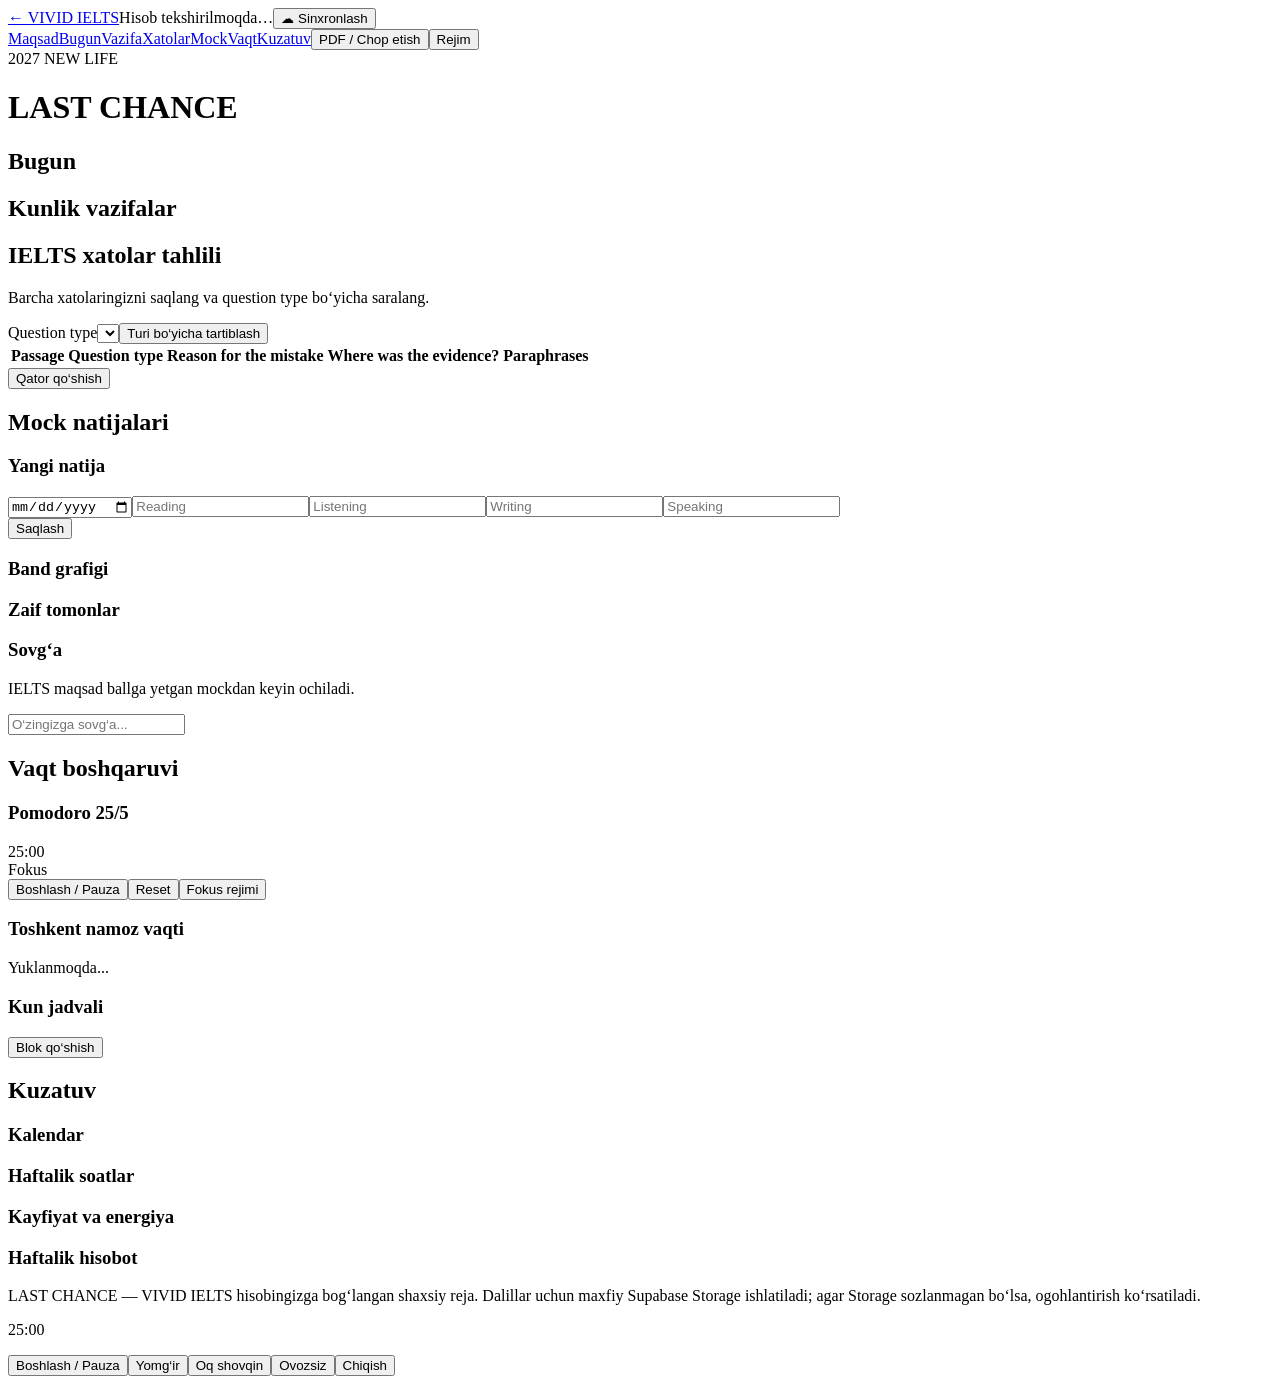
==== last-chance/index.html @ e7b8e38b "feat(last-chance): add standalone VIVID-integrated planner page" ====
<!doctype html>
<html lang="uz">
<head>
<meta charset="utf-8"><meta name="viewport" content="width=device-width,initial-scale=1">
<meta name="theme-color" content="#101524">
<title>LAST CHANCE — VIVID IELTS</title>
<link href="https://fonts.googleapis.com/css2?family=Playfair+Display:wght@700;900&family=Poppins:wght@400;500;600;700&display=swap" rel="stylesheet">
<link rel="stylesheet" href="style.css">
<script src="../supabase-loader.js" defer></script>
<script src="../supabase-config.js" defer></script>
<script src="app.js" defer></script>
</head>
<body>
<header class="hero">
 <div class="parent-link"><a href="../index.html">← VIVID IELTS</a><span id="cloudStatus" role="status">Hisob tekshirilmoqda…</span><button class="ghost" type="button" data-a="sync">☁ Sinxronlash</button></div>
 <nav class="quicklinks" aria-label="LAST CHANCE bo‘limlari">
 <a href="#goals">Maqsad</a><a href="#today">Bugun</a><a href="#tasks">Vazifa</a><a href="#mist">Xatolar</a><a href="#mock">Mock</a><a href="#time">Vaqt</a><a href="#track">Kuzatuv</a><button class="ghost" data-a="print">PDF / Chop etish</button><button class="ghost" data-a="theme">Rejim</button>
 </nav>
 <div class="stamp">2027 NEW LIFE</div><h1>LAST <span>CHANCE</span></h1><p class="quote" id="quote"></p><div class="yr" id="yr"></div>
</header>
<main>
 <section id="goals"><div class="g" id="goalc"></div></section>
 <section id="today"><h2>Bugun</h2><div id="dash"></div></section>
 <section id="tasks"><h2>Kunlik vazifalar</h2><div id="tasklist"></div></section>
 <section id="mist"><h2>IELTS xatolar tahlili</h2><p class="sub">Barcha xatolaringizni saqlang va question type bo‘yicha saralang.</p>
  <div class="nav"><label for="qf">Question type</label><select id="qf"></select><button class="ghost" data-a="sortt">Turi bo‘yicha tartiblash</button><span class="sub" id="qc"></span></div>
  <div class="tw"><table><thead><tr><th>Passage</th><th>Question type</th><th>Reason for the mistake</th><th>Where was the evidence?</th><th>Paraphrases</th><th></th></tr></thead><tbody id="mb"></tbody></table></div>
  <button class="btn" data-a="addrow">Qator qo‘shish</button>
 </section>
 <section id="mock"><h2>Mock natijalari</h2><div class="g">
  <div class="card"><h3>Yangi natija</h3><div class="mf"><input type="date" id="md" aria-label="Mock sanasi"><input id="mr" placeholder="Reading" inputmode="decimal" aria-label="Reading"><input id="ml" placeholder="Listening" inputmode="decimal" aria-label="Listening"><input id="mw" placeholder="Writing" inputmode="decimal" aria-label="Writing"><input id="ms" placeholder="Speaking" inputmode="decimal" aria-label="Speaking"></div><button class="btn" data-a="addmock">Saqlash</button><div id="mlist"></div></div>
  <div class="card"><h3>Band grafigi</h3><div id="mchart"></div></div>
  <div class="card"><h3>Zaif tomonlar</h3><div id="weak"></div></div>
  <div class="card"><h3>Sovg‘a</h3><p class="sub">IELTS maqsad ballga yetgan mockdan keyin ochiladi.</p><input id="rwi" placeholder="O‘zingizga sovg‘a..." data-i="reward"><div id="rwv" class="rwv"></div></div>
 </div></section>
 <section id="time"><h2>Vaqt boshqaruvi</h2><div class="g">
  <div class="card"><h3>Pomodoro 25/5</h3><div class="big" id="pt">25:00</div><div id="pm" class="sub">Fokus</div><button class="btn" data-a="pstart">Boshlash / Pauza</button><button class="ghost" data-a="preset">Reset</button><button class="ghost" data-a="focus">Fokus rejimi</button></div>
  <div class="card"><h3>Toshkent namoz vaqti</h3><div class="pr" id="pray">Yuklanmoqda...</div></div>
  <div class="card wide"><h3>Kun jadvali</h3><div id="blocks"></div><button class="btn" data-a="addblk">Blok qo‘shish</button></div>
 </div></section>
 <section id="track"><h2>Kuzatuv</h2><div class="g">
  <div class="card"><h3>Kalendar</h3><div id="cal"></div></div>
  <div class="card"><h3>Haftalik soatlar</h3><div id="wh"></div><h3>Kayfiyat va energiya</h3><div id="wm"></div></div>
  <div class="card wide"><h3>Haftalik hisobot</h3><div id="rep"></div></div>
 </div></section>
 <p class="footnote">LAST CHANCE — VIVID IELTS hisobingizga bog‘langan shaxsiy reja. Dalillar uchun maxfiy Supabase Storage ishlatiladi; agar Storage sozlanmagan bo‘lsa, ogohlantirish ko‘rsatiladi.</p>
</main>
<div class="ov" id="ov" role="dialog" aria-modal="true" aria-label="Vazifa dalillari"><div class="box" id="box"></div></div>
<div class="ov focus" id="fo"><div><div class="big" id="ft">25:00</div><p id="fm" class="sub"></p><div><button class="btn" data-a="pstart">Boshlash / Pauza</button><button class="ghost" data-a="noise" data-v="rain">Yomg‘ir</button><button class="ghost" data-a="noise" data-v="white">Oq shovqin</button><button class="ghost" data-a="noise" data-v="off">Ovozsiz</button><button class="ghost" data-a="unfocus">Chiqish</button></div></div></div>
<div id="prt"></div>
</body></html>
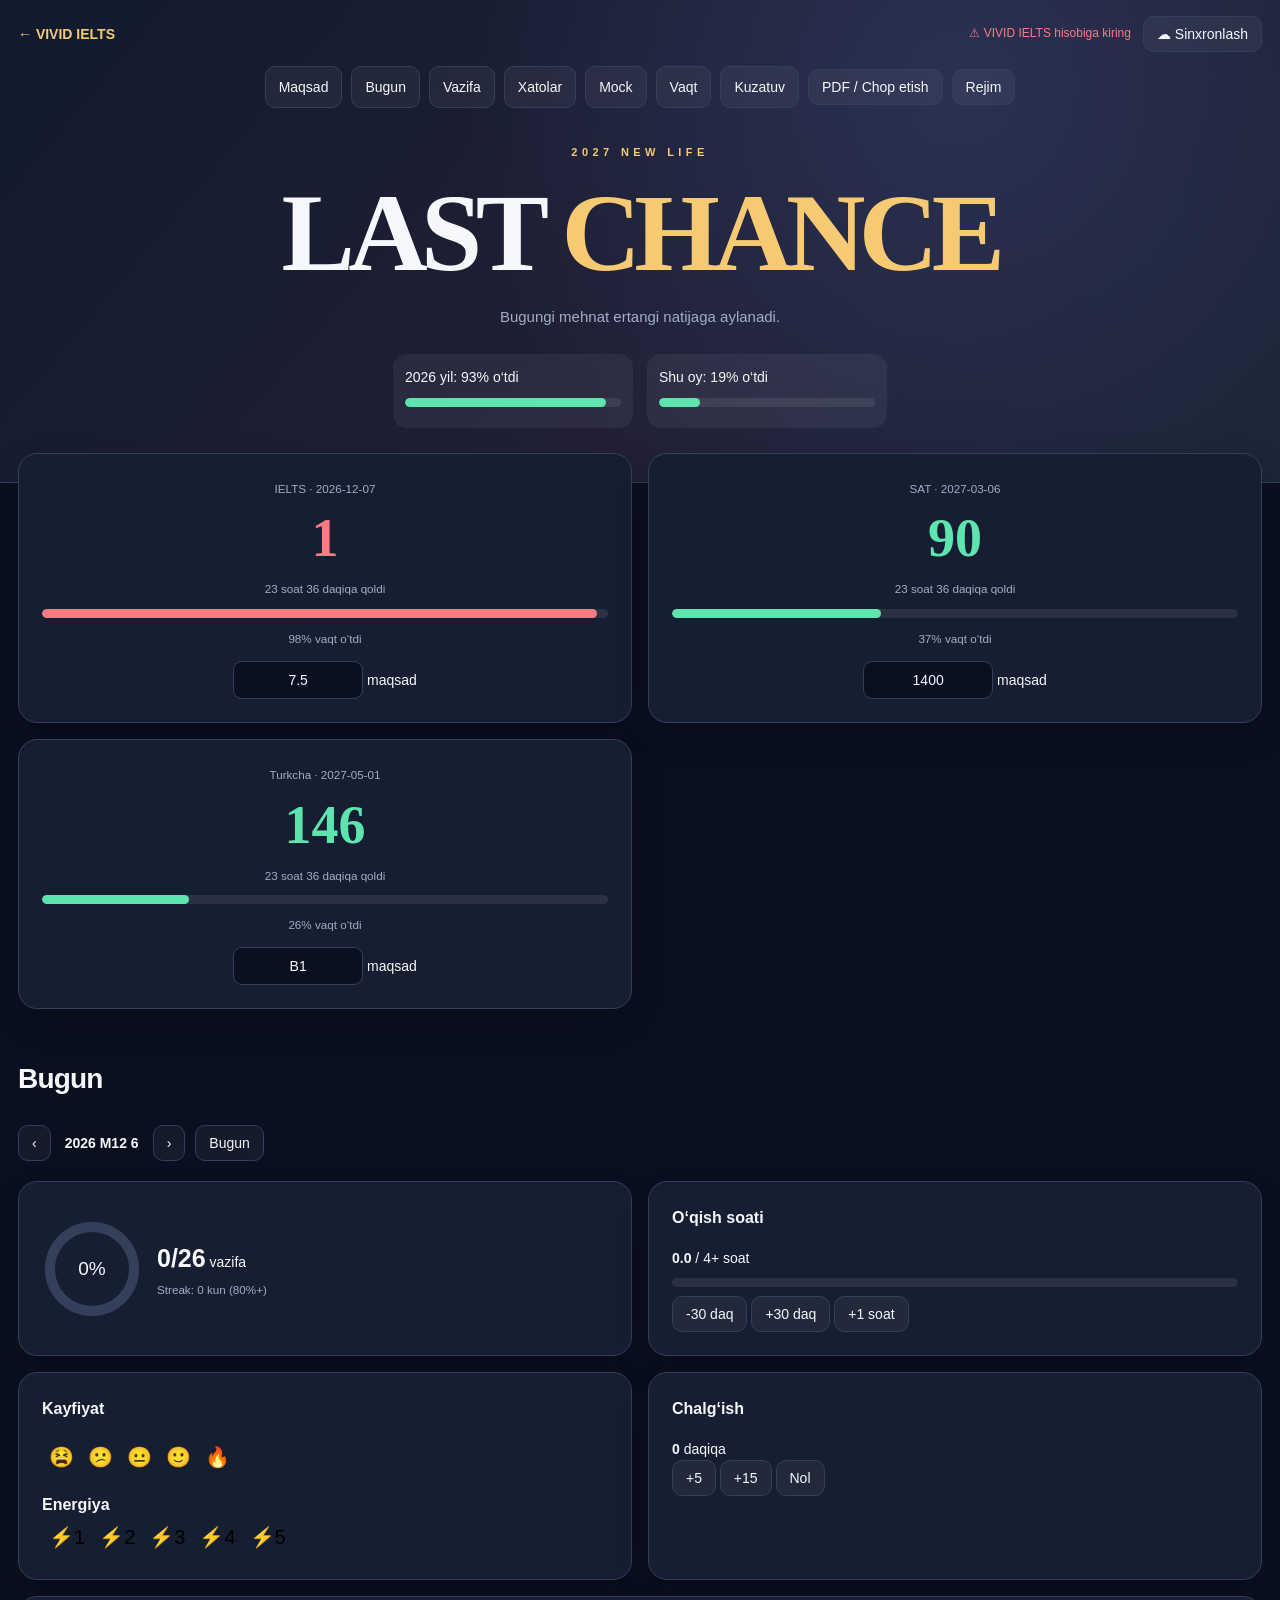
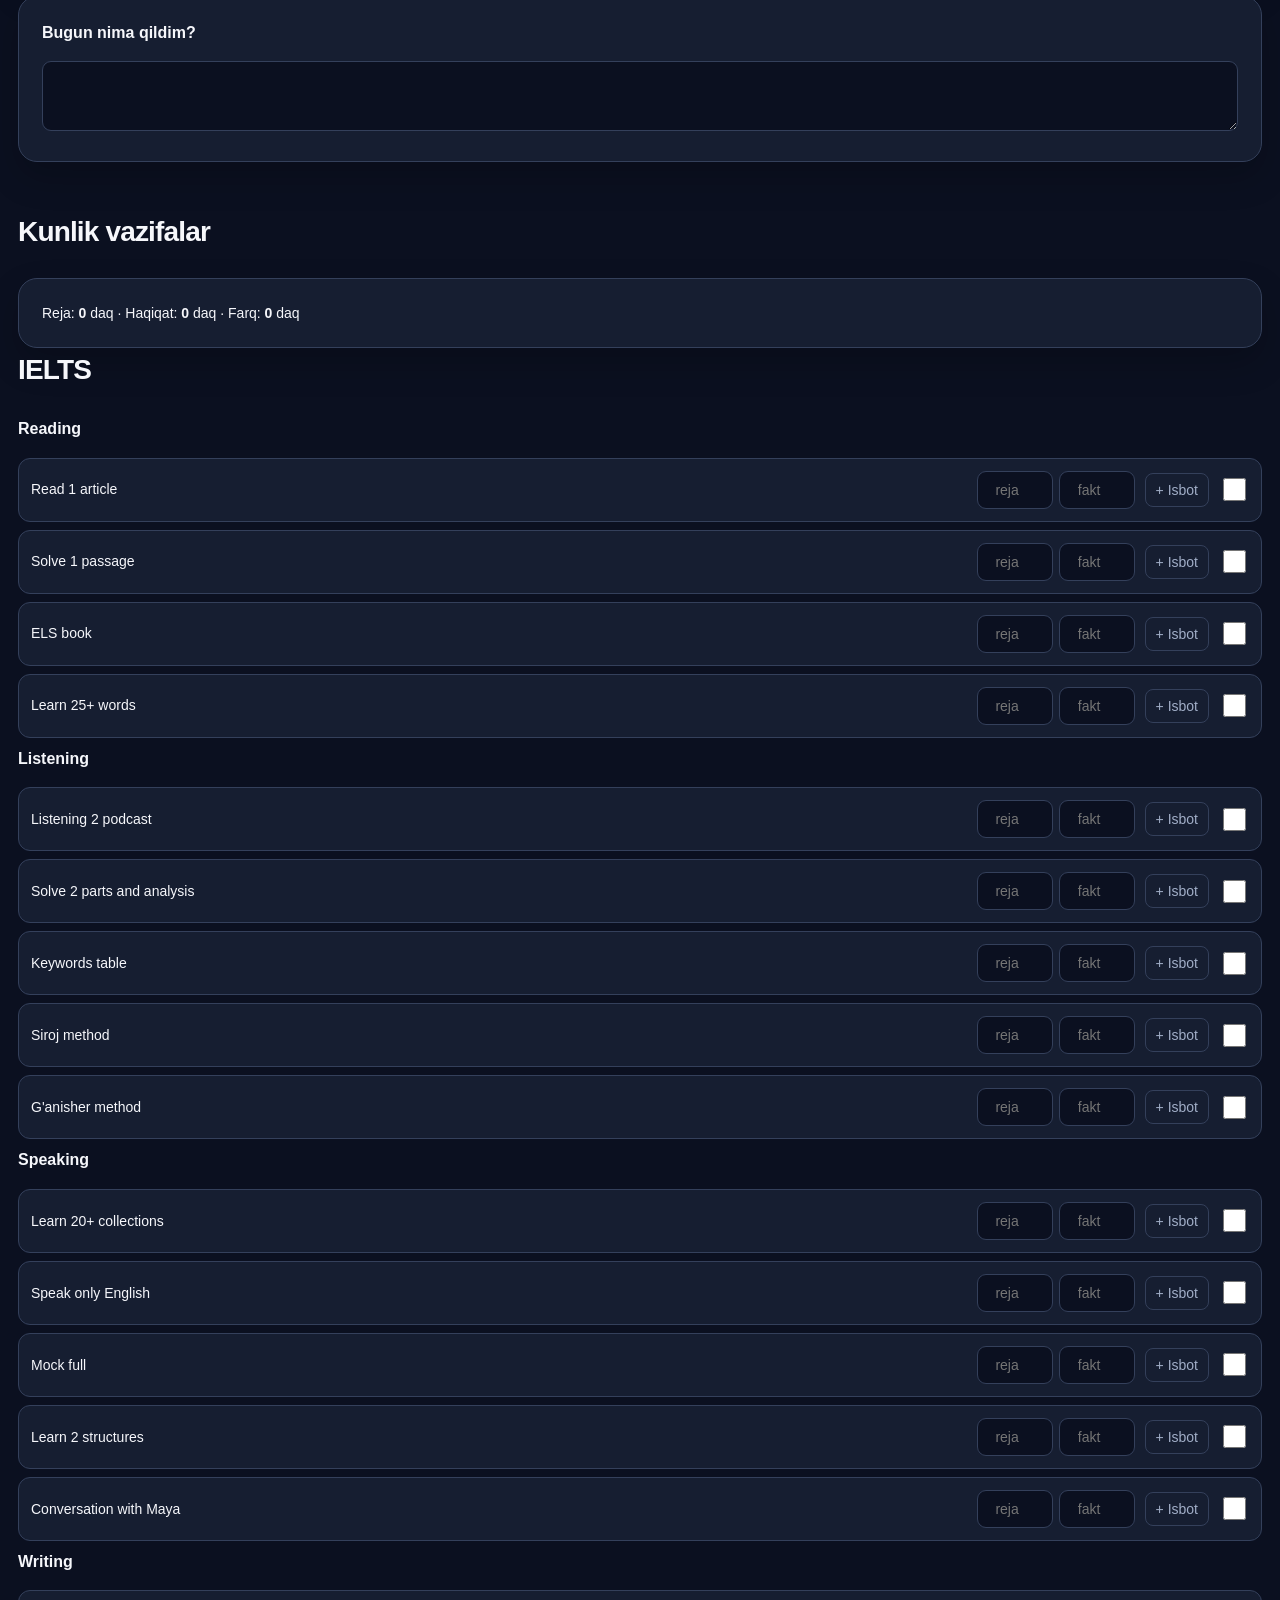
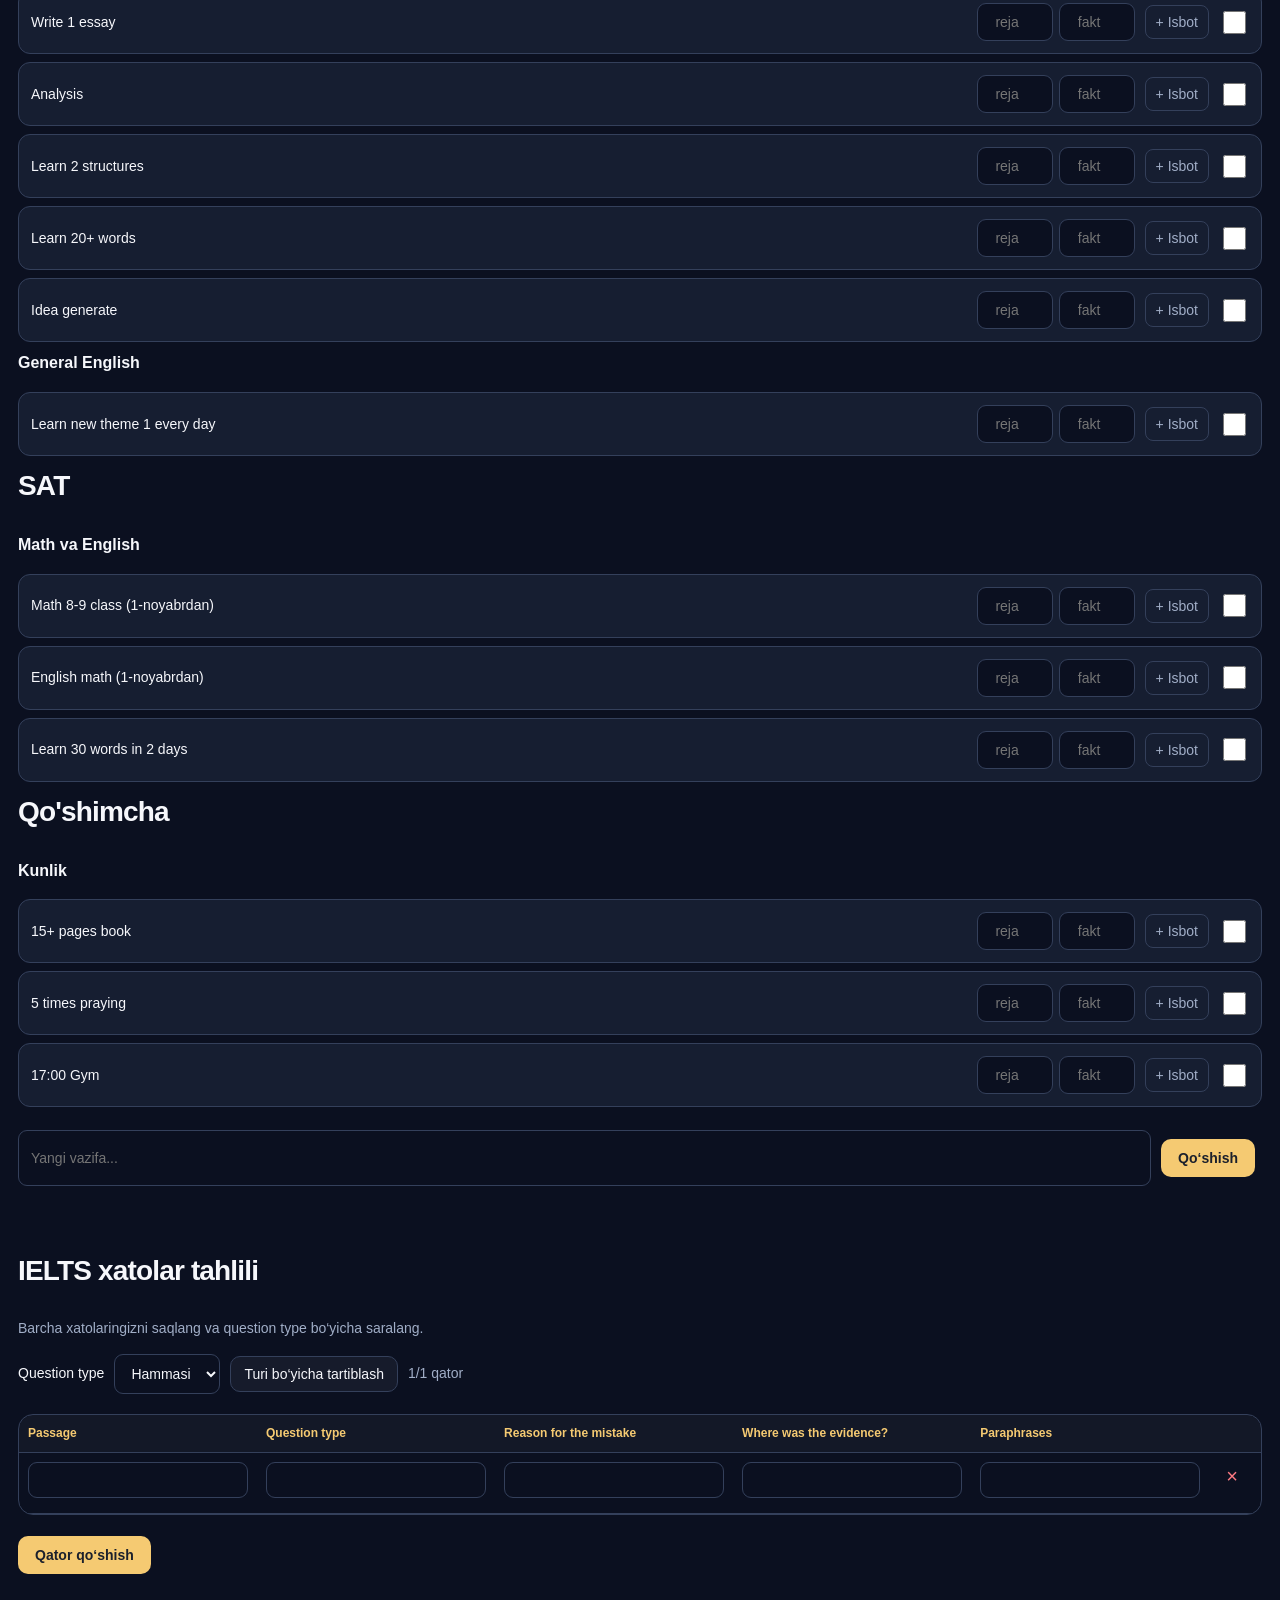
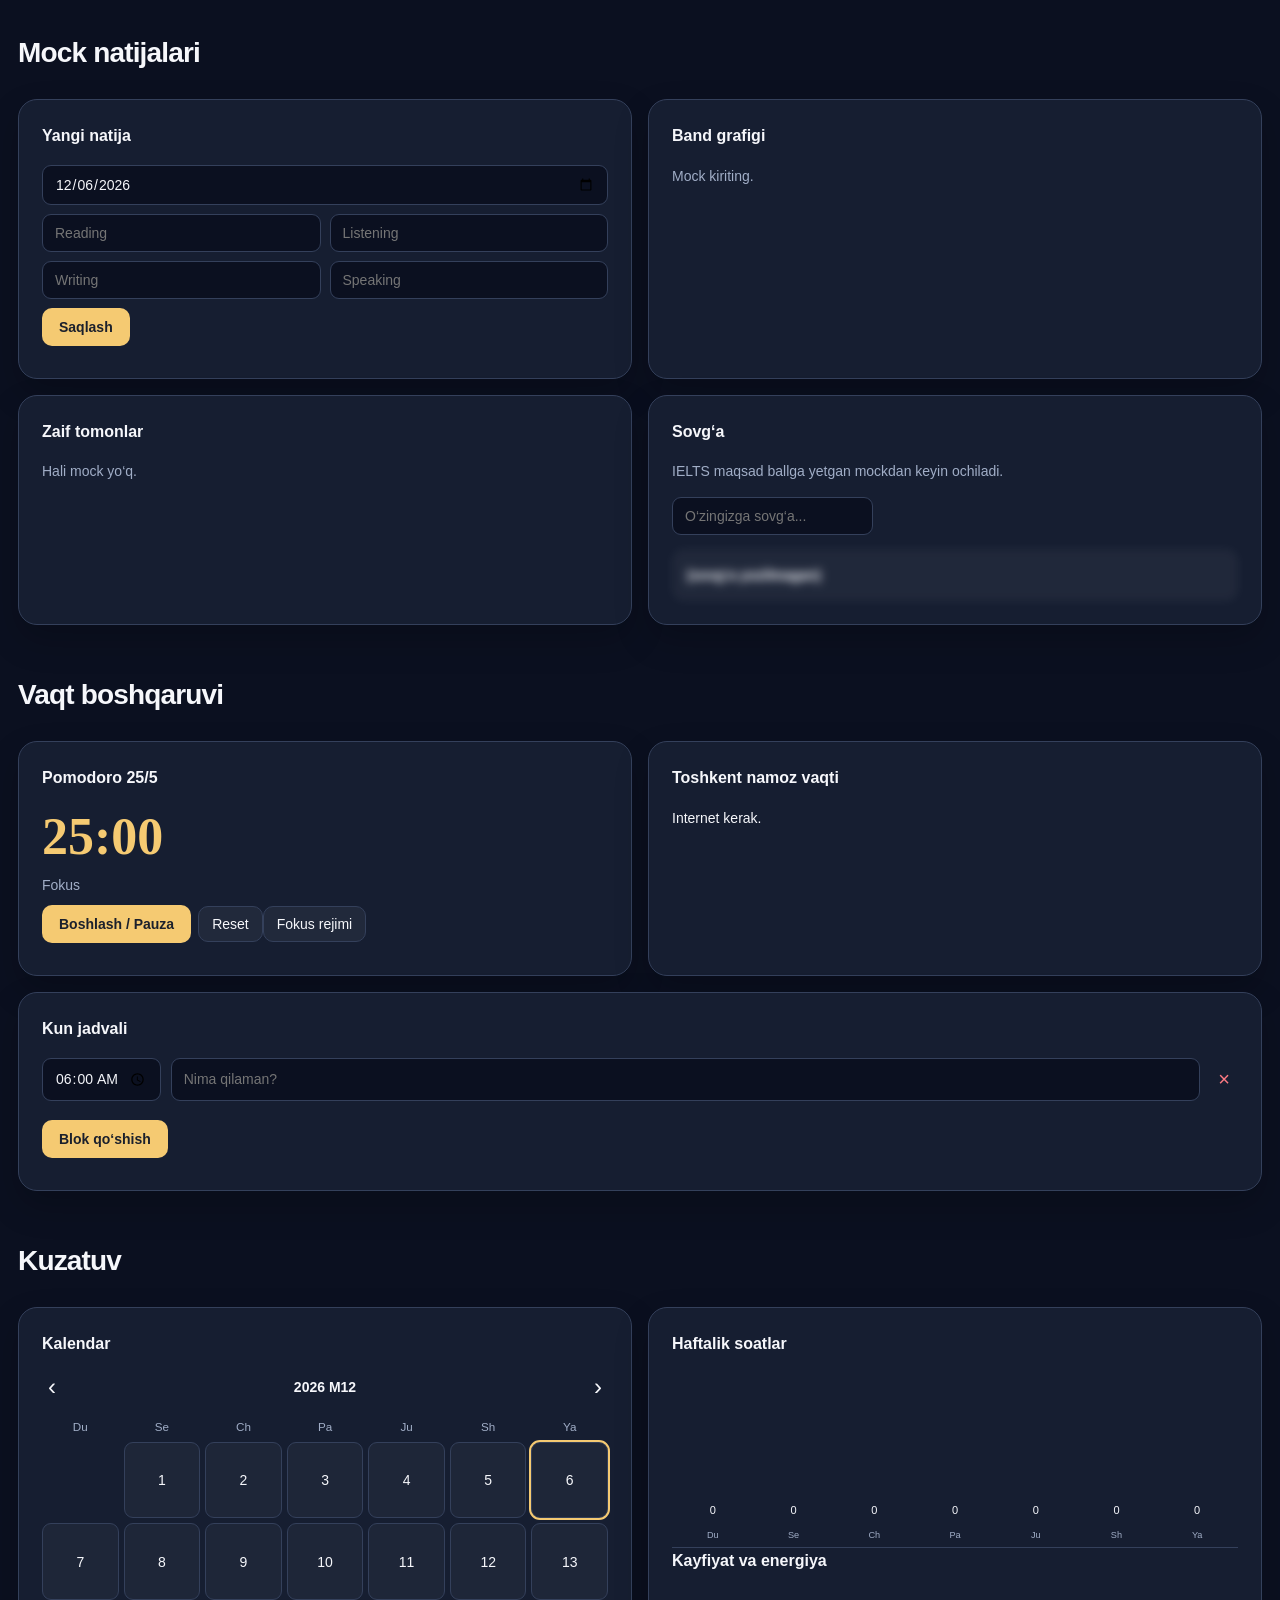
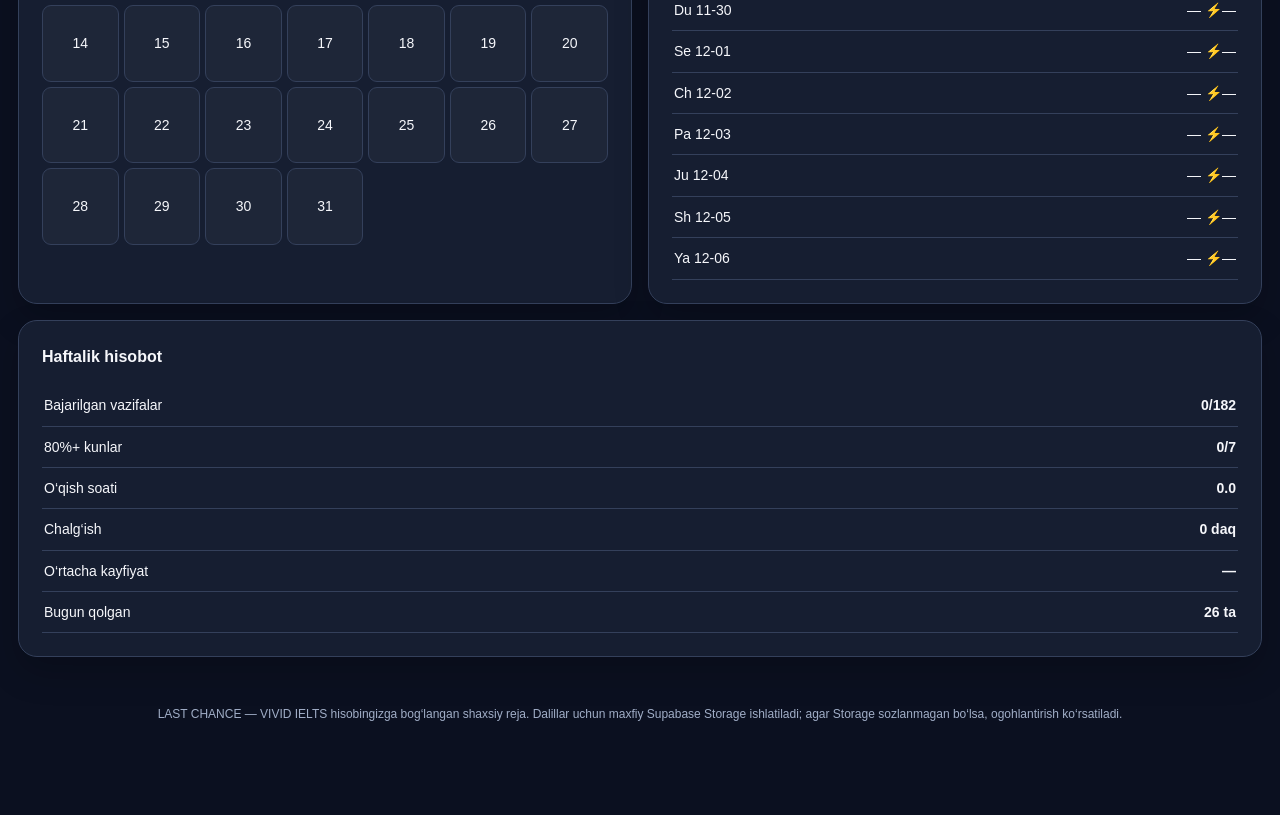
==== commit a271cdd9: "feat(last-chance): auto-resize inside VIVID workspace" ====
--- a/last-chance/index.html
+++ b/last-chance/index.html
@@ -9,6 +9,7 @@
 <script src="../supabase-loader.js" defer></script>
 <script src="../supabase-config.js" defer></script>
 <script src="app.js" defer></script>
+<script src="embed-child.js" defer></script>
 </head>
 <body>
 <header class="hero">
--- a/last-chance/style.css
+++ b/last-chance/style.css
@@ -0,0 +1 @@
+:root{--bg:#0b1020;--panel:#161e31;--line:#34405b;--text:#f6f7fb;--muted:#a1aec7;--ok:#5ee4ae;--warn:#e8ba64;--red:#fd7a83;--accent:#f5ca72;--shadow:0 15px 35px #0003}*{box-sizing:border-box}html{scroll-behavior:smooth;scroll-padding-top:105px}body{margin:0;background:var(--bg);color:var(--text);font-family:Poppins,Arial,sans-serif;font-size:14px;line-height:1.6}body,button,input,textarea,select{font-family:Poppins,Arial,sans-serif}button,input,textarea,select{font-size:inherit}a{color:inherit;text-decoration:none}button,a{cursor:pointer}button{border:0;transition:background .2s,transform .2s}button:hover{filter:brightness(1.09)}button:focus-visible,a:focus-visible,input:focus-visible,textarea:focus-visible,select:focus-visible{outline:2px solid var(--accent);outline-offset:2px}input,textarea,select{background:var(--bg);border:1px solid var(--line);border-radius:9px;color:var(--text);padding:10px 12px;max-width:100%}textarea{resize:vertical}h1,h2,h3,p{margin-top:0}h2{font-size:clamp(20px,3vw,28px);letter-spacing:-.03em}h3{font-size:16px}small,.sub,.footnote{color:var(--muted)}.hero{background:radial-gradient(circle at 75% 18%,#293153 0,transparent 48%),linear-gradient(130deg,#111a2d,#222035 60%,#1b2636);border-bottom:1px solid var(--line);padding:16px max(18px,calc((100vw - 1280px)/2)) 54px;text-align:center}.parent-link{display:flex;align-items:center;justify-content:space-between;gap:12px;flex-wrap:wrap;text-align:left;margin-bottom:12px;color:var(--muted)}.parent-link a{color:var(--accent);font-weight:700}.parent-link #cloudStatus{margin-left:auto;font-size:12px}.quicklinks{display:flex;flex-wrap:wrap;justify-content:center;gap:9px;align-items:center;margin:14px 0 36px}.quicklinks>a,.ghost{border:1px solid var(--line);background:#ffffff0c;color:var(--text);padding:9px 13px;border-radius:10px}.quicklinks>a:hover{border-color:var(--accent)}.stamp{letter-spacing:.4em;color:var(--accent);font-size:11px;font-weight:700}.hero h1{font-family:'Playfair Display',Georgia,serif;font-size:clamp(50px,10vw,110px);line-height:1.05;letter-spacing:-.06em;margin:14px 0}.hero h1 span{color:var(--accent)}.quote{font-size:15px;color:var(--muted)}.yr{display:grid;grid-template-columns:repeat(2,minmax(0,240px));justify-content:center;gap:14px;text-align:left;margin-top:25px}.yr>div{background:#ffffff0e;padding:12px;border-radius:14px}main{width:min(1260px,calc(100% - 36px));margin:0 auto 90px}section{margin:34px 0 48px;min-width:0}#goals{margin-top:-30px;position:relative}.g{display:grid;grid-template-columns:repeat(2,minmax(0,1fr));gap:16px}.card{background:var(--panel);border:1px solid var(--line);padding:23px;border-radius:19px;box-shadow:var(--shadow);min-width:0}.wide{grid-column:1/-1}.gc{text-align:center}.gc .n{font-family:'Playfair Display',serif;font-size:54px;font-weight:900;line-height:1.15;padding:8px}.gc input{max-width:130px;margin-top:12px;text-align:center}.ok{--goal:var(--ok)}.warn{--goal:var(--warn)}.bad{--goal:var(--red)}.gc .n{color:var(--goal,var(--accent))}.bar{height:9px;border-radius:99px;background:#ffffff15;overflow:hidden;margin:9px 0}.bar i{display:block;height:100%;width:0;background:var(--ok);border-radius:99px;transition:width .3s}.gc .bar i{background:var(--goal,var(--ok))}.nav{display:flex;align-items:center;flex-wrap:wrap;gap:10px;margin:10px 0 20px}.nav>b{padding:0 4px}.btn{display:inline-block;background:var(--accent);color:#1b202c;font-weight:700;padding:11px 17px;border-radius:10px;margin:9px 7px 9px 0}.dg{display:flex;align-items:center;gap:15px}.dg b{font-size:25px}.em button{font-size:20px;background:transparent;border-radius:10px;padding:7px}.em button.on{background:#ffffff24}.em h3:not(:first-child){margin:16px 0 0}.t{display:flex;align-items:center;gap:10px;background:var(--panel);border:1px solid var(--line);border-radius:12px;padding:12px;margin:8px 0}.t.dn .tx{text-decoration:line-through;opacity:.55}.tx{flex:1;min-width:150px}.tm{display:flex;gap:6px;align-items:center}.tmi{width:76px;text-align:center}.tmi.over{border-color:var(--red)}.tick{width:23px;height:23px;accent-color:var(--ok);flex-shrink:0}.pf{background:transparent;border:1px solid var(--line);color:var(--muted);padding:8px 10px;border-radius:8px;white-space:nowrap}.pf.has{color:var(--accent)}.x{background:transparent;color:var(--red);font-size:20px;padding:3px 8px}.add{display:flex;gap:10px;flex-wrap:wrap;padding:15px 0}.add input{flex:1}.tw{overflow:auto;border:1px solid var(--line);border-radius:15px;margin:12px 0}table{border-collapse:collapse;width:100%;min-width:850px}th,td{padding:9px;border-bottom:1px solid var(--line);text-align:left;vertical-align:top}th{color:var(--accent);background:#ffffff08;font-size:12px}td textarea{width:100%;min-width:115px;resize:none;overflow:hidden}.mf{display:grid;grid-template-columns:repeat(2,minmax(0,1fr));gap:9px}.mf input:first-child{grid-column:1/-1}.ml,.mr{display:flex;gap:10px;justify-content:space-between;align-items:center;border-bottom:1px solid var(--line);padding:9px 2px}.bars{display:flex;align-items:end;gap:9px;min-height:160px;padding:20px 5px 5px;border-bottom:1px solid var(--line)}.bc{height:150px;flex:1;min-width:0;display:flex;flex-direction:column;align-items:center;justify-content:end;font-size:11px;gap:4px}.bc i{display:block;background:linear-gradient(var(--accent),#c88059);border-radius:6px 6px 0 0;min-height:0;width:70%;max-width:52px}.wk{display:grid;grid-template-columns:85px 1fr 34px;align-items:center;gap:10px;margin-bottom:14px}.wk.low span,.wk.low b{color:var(--warn)}.rwv{margin-top:14px;padding:15px;background:#ffffff0c;border-radius:12px;font-weight:600}.rwv.lock{filter:blur(5px);user-select:none}.big{font:900 52px 'Playfair Display',serif;color:var(--accent);margin:8px 0}.pr{display:grid;grid-template-columns:repeat(2,1fr);gap:8px}.pr>div{background:#ffffff0a;border:1px solid var(--line);border-radius:11px;display:flex;justify-content:space-between;gap:8px;padding:12px}.blk{display:flex;gap:10px;margin:10px 0}.blk input:nth-child(2){flex:1}.cn{display:flex;align-items:center;justify-content:space-between;gap:10px;margin-bottom:16px}.cn button{background:transparent;color:var(--text);font-size:24px}.cal{display:grid;grid-template-columns:repeat(7,1fr);gap:5px}.cal small{text-align:center}.dy{background:#ffffff09;color:var(--text);border:1px solid var(--line);aspect-ratio:1;border-radius:9px}.dy.g{background:#215947}.dy.y{background:#685026}.dy.sel{outline:2px solid var(--accent)}.ov{display:none;position:fixed;inset:0;background:#050816d9;z-index:1000;align-items:center;justify-content:center;padding:18px}.ov.on{display:flex}.box{background:var(--panel);border:1px solid var(--line);border-radius:17px;padding:23px;width:min(720px,100%);max-height:90vh;overflow:auto}.bh{display:flex;justify-content:space-between;align-items:center;margin-bottom:14px}.fl{display:flex;gap:10px;align-items:center;padding:12px 0;border-bottom:1px solid var(--line)}.fl a{color:var(--accent);text-decoration:underline;flex:1}.fl em{font-size:12px;color:var(--muted)}.view{max-width:100%;width:100%;max-height:55vh;object-fit:contain;border:0}.focus{background:#04060df7;text-align:center}.focus>div{max-width:780px}.focus .big{font-size:clamp(72px,14vw,165px)}.footnote{font-size:12px;text-align:center;margin-top:40px}#prt{display:none}[data-theme=light]{--bg:#f4f5f9;--panel:#fff;--line:#ced3e3;--text:#20283b;--muted:#63718c;--shadow:0 15px 35px #212b4312}[data-theme=light] .hero{background:linear-gradient(130deg,#dee5f5,#eee5dc)}[data-theme=light] .ghost,[data-theme=light] .quicklinks>a{background:#ffffff80}[data-theme=light] .gc .n{color:#5f735d}[data-theme=light] .bar{background:#25325219}@media(max-width:750px){.hero{padding:16px 16px 45px}main{width:calc(100% - 24px)}.g{grid-template-columns:1fr}.wide{grid-column:auto}.card{padding:16px}.yr{grid-template-columns:repeat(2,minmax(0,1fr))}.t{flex-wrap:wrap}.tx{flex-basis:100%}.tm{flex:1}.parent-link #cloudStatus{order:3;flex-basis:100%}.quicklinks{gap:5px}.quicklinks>a{padding:7px 8px}.mf{grid-template-columns:1fr}.mf input:first-child{grid-column:auto}}@media print{.hero nav,.parent-link,.btn,.ghost,.pf,.x,.ov,main,#goals,#today,#tasks,#mist,#mock,#time,#track,.footnote{display:none!important}body{background:white;color:black}#prt{display:block;position:static;padding:20px}#prt table{min-width:0;font-size:11px;width:100%}#prt th,#prt td{border:1px solid #aaa;color:#111}#prt h1{font-size:24px}}
